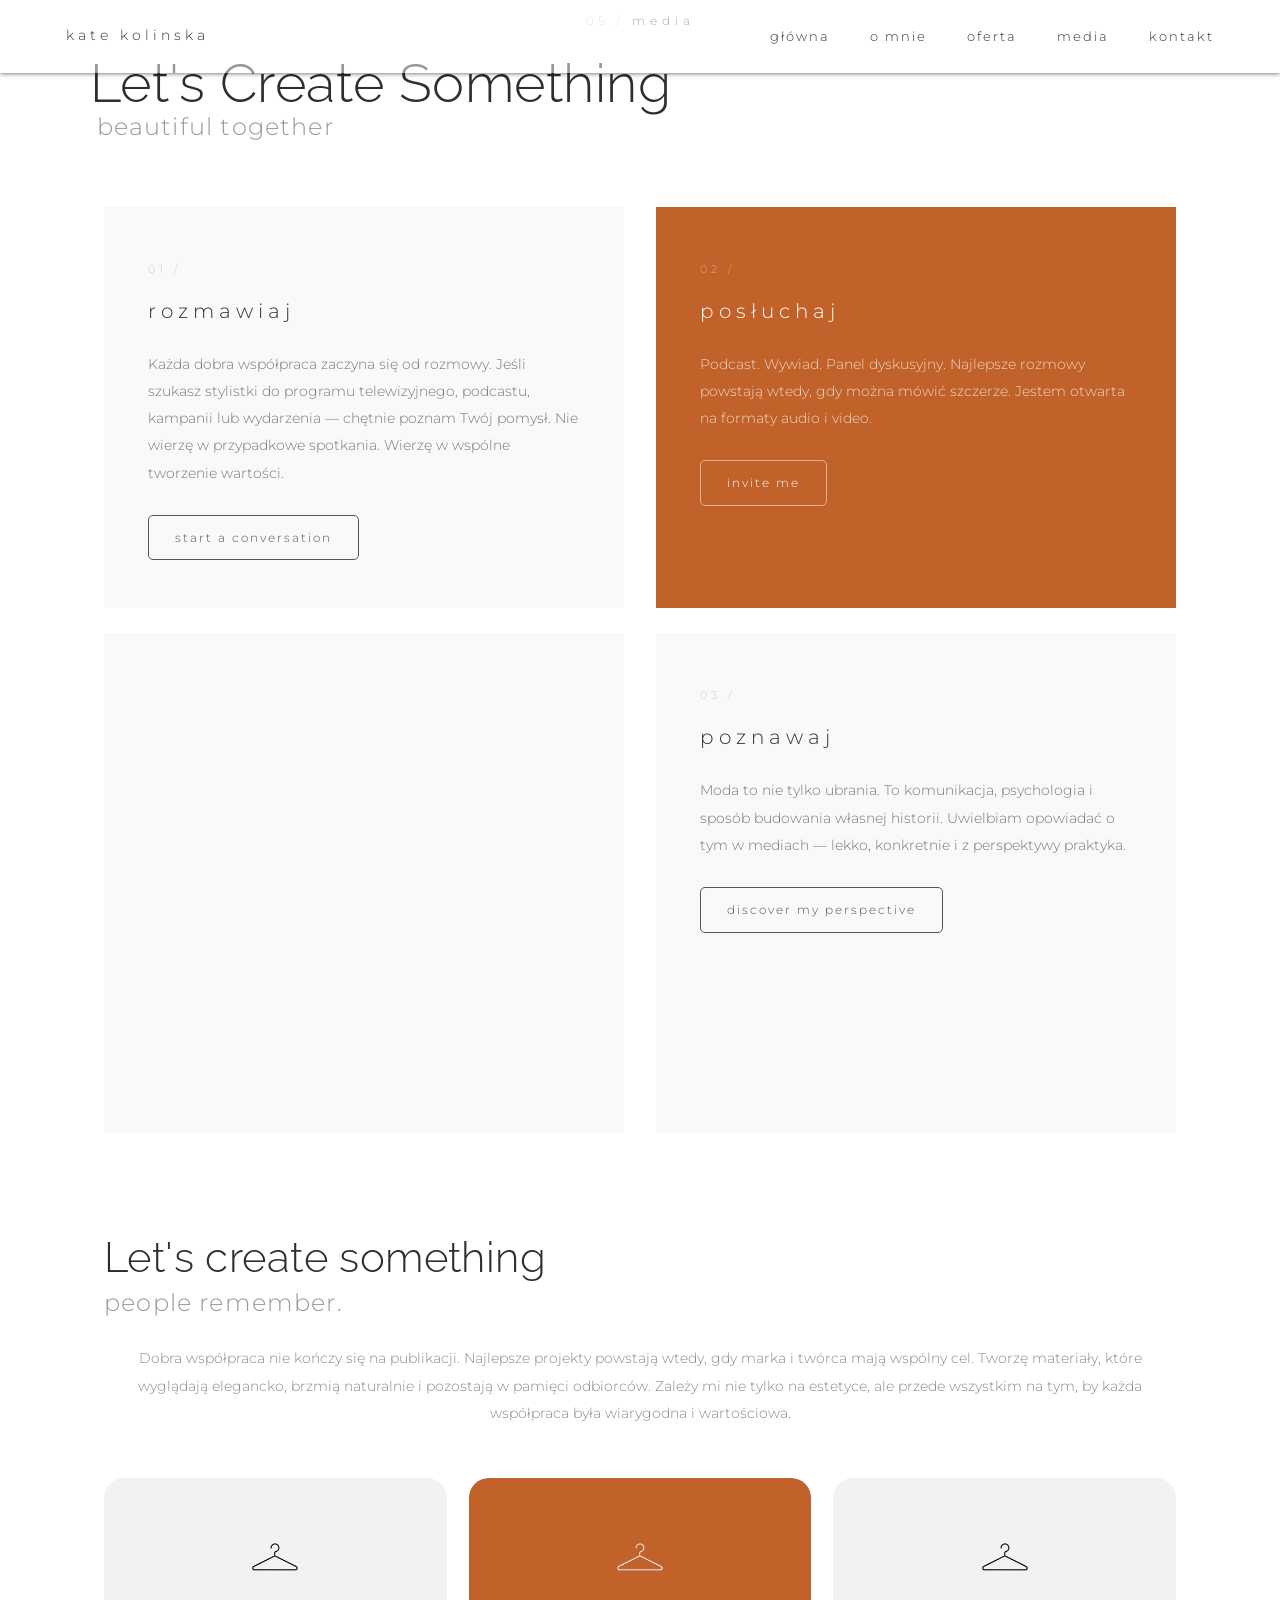
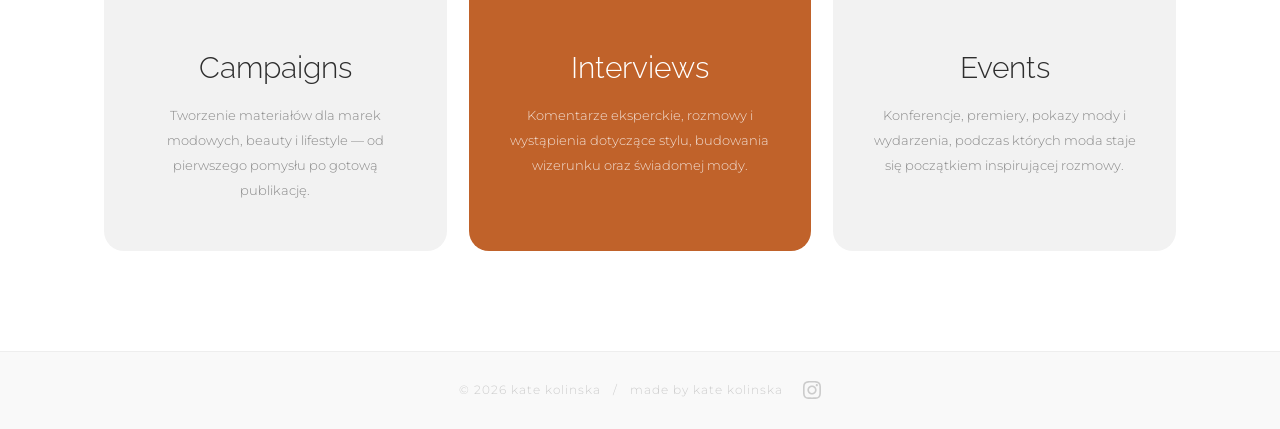
==== media.html @ b190bf0b "added new site media to the website" ====
<!DOCTYPE html>
<html lang="pl">
<head>
    <meta charset="UTF-8">
    <meta name="viewport" content="width=device-width, initial-scale=1.0">
    <title>Media | Kate Kolinska – Personal Stylist</title>
    <meta name="description" content="Kate Kolinska w mediach – wywiady, podcasts, współpraca medialna. Posłuchaj rozmów o stylu, samoakceptacji i odkrywaniu własnej kobiecości.">
    <link rel="canonical" href="https://kate-kolinska.pl/media">

    <!-- Open Graph -->
    <meta property="og:type" content="website">
    <meta property="og:url" content="https://kate-kolinska.pl/media">
    <meta property="og:title" content="Media | Kate Kolinska – Personal Stylist">
    <meta property="og:description" content="Kate Kolinska w mediach – wywiady, podcasts, współpraca medialna.">
    <meta property="og:image" content="https://kate-kolinska.pl/photo/hero-portrait.png">
    <meta property="og:locale" content="pl_PL">

    <!-- Twitter Card -->
    <meta name="twitter:card" content="summary_large_image">
    <meta name="twitter:title" content="Media | Kate Kolinska – Personal Stylist">
    <meta name="twitter:description" content="Kate Kolinska w mediach – wywiady, podcasts, współpraca medialna.">
    <meta name="twitter:image" content="https://kate-kolinska.pl/photo/hero-portrait.png">

    <link rel="icon" type="image/png" href="/favicon.png">
    <link rel="preconnect" href="https://fonts.googleapis.com">
    <link rel="preconnect" href="https://fonts.gstatic.com" crossorigin>
    <link href="https://fonts.googleapis.com/css2?family=Cormorant+Garamond:ital,wght@0,300;0,400;1,300;1,400&family=Montserrat:wght@300;400&family=Raleway:wght@300;400&display=swap" rel="stylesheet">
    <link rel="stylesheet" href="style.css">
    <link rel="stylesheet" href="media.css">
    <link rel="stylesheet" href="responsive.css">

    <!-- Google Analytics -->
    <script async src="https://www.googletagmanager.com/gtag/js?id=G-4ZHYT9PMK6"></script>
    <script>
        window.dataLayer = window.dataLayer || [];
        function gtag(){dataLayer.push(arguments);}
        gtag('js', new Date());
        gtag('config', 'G-4ZHYT9PMK6');
    </script>
</head>
<body>

    <!-- NAGŁÓWEK -->
    <header class="main-header" id="top">
        <div class="header-container">
            <a href="index.html" class="logo">kate kolinska</a>
            <nav class="main-nav" id="main-nav">
                <ul>
                    <li><a href="index.html">główna</a></li>
                    <li><a href="index.html#o-mnie">o mnie</a></li>
                    <li><a href="oferta.html">oferta</a></li>
                    <li><a href="media.html">media</a></li>
                    <li><a href="index.html#kontakt">kontakt</a></li>
                </ul>
            </nav>
            <button class="hamburger" id="hamburger" aria-label="Menu">
                <span></span><span></span><span></span>
            </button>
        </div>
    </header>

    <!-- MEDIA -->
    <section class="section-media">

        <!-- Nagłówek sekcji -->
        <div class="about-header about-header-lined">
            <div class="vertical-line"></div>
            <div class="about-title-row">
                <span class="about-number">05 /</span>
                <h1 class="about-title">media</h1>
            </div>
        </div>

        <!-- Duże hasło -->
        <div class="media-hero">
            <h2 class="media-hero-heading">Let's Create Something<span class="media-hero-heading-line2 media-heading-sub">beautiful together</span></h2>
        </div>

        <!-- Karty -->
        <div class="media-cards-wrap">
            <div class="media-cards-grid">

                <!-- rozmawiaj -->
                <div class="media-card media-card--light">
                    <span class="media-card-number">01 /</span>
                    <h2 class="media-card-title">rozmawiaj</h2>
                    <p class="media-card-text">Każda dobra współpraca zaczyna się od rozmowy. Jeśli szukasz stylistki do programu telewizyjnego, podcastu, kampanii lub wydarzenia — chętnie poznam Twój pomysł. Nie wierzę w przypadkowe spotkania. Wierzę w wspólne tworzenie wartości.</p>
                    <a href="mailto:kontakt@kate-kolinska.pl?subject=Wsp%C3%B3%C5%82praca%20medialna&body=Dzie%C5%84%20dobry%2C%0A%0AChcia%C5%82abym%20porozmawia%C4%87%20o%20wsp%C3%B3%C5%82pracy.%0A%0APozdrawiam%2C" class="media-card-btn">Start a Conversation</a>
                </div>

                <!-- posłuchaj -->
                <div class="media-card media-card--dark">
                    <span class="media-card-number">02 /</span>
                    <h2 class="media-card-title">posłuchaj</h2>
                    <p class="media-card-text">Podcast. Wywiad. Panel dyskusyjny. Najlepsze rozmowy powstają wtedy, gdy można mówić szczerze. Jestem otwarta na formaty audio i video.</p>
                    <a href="mailto:kontakt@kate-kolinska.pl?subject=Zaproszenie%20do%20wsp%C3%B3%C5%82pracy%20medialnej&body=Dzie%C5%84%20dobry%2C%0A%0AChcia%C5%82abym%20zaprosi%C4%87%20Pani%C4%85%20do%20udzia%C5%82u%20w%20%5Bpodcast%2Fwywiad%2Fpanel%5D.%0A%0APozdrawiam%2C" class="media-card-btn">Invite Me</a>
                </div>

            </div>
        </div>

        <!-- Drugi rząd: video + poznawaj -->
        <div class="media-cards-wrap media-cards-wrap--last">
            <div class="media-cards-grid">

                <!-- video -->
                <div class="media-card media-card--video">
                    <div class="media-video-wrap">
                        <video id="media-video" autoplay muted playsinline>
                            <source src="FullSizeRender_VSCO 2.MOV" type="video/mp4">
                        </video>
                        <img id="media-video-poster" class="media-video-poster" src="D0EC9B2B-9CBE-4011-9504-344C13DDCE03_1_105_c.jpeg" alt="Kate Kolinska">
                    </div>
                </div>

                <!-- poznawaj -->
                <div class="media-card media-card--light">
                    <span class="media-card-number">03 /</span>
                    <h2 class="media-card-title">poznawaj</h2>
                    <p class="media-card-text">Moda to nie tylko ubrania. To komunikacja, psychologia i sposób budowania własnej historii. Uwielbiam opowiadać o tym w mediach — lekko, konkretnie i z perspektywy praktyka.</p>
                    <a href="mailto:kontakt@kate-kolinska.pl?subject=Discover%20My%20Perspective&body=Dzie%C5%84%20dobry%2C%0A%0AChcia%C5%82abym%20pozna%C4%87%20bli%C5%BCej%20Twoje%20podej%C5%9Bcie%20do%20stylu.%0A%0APozdrawiam%2C" class="media-card-btn">Discover My Perspective</a>
                </div>

            </div>
        </div>

        <!-- Manifesto -->
        <div class="media-manifesto">
            <p class="media-manifesto-heading">Let's create something<span class="media-heading-sub">people remember.</span></p>
            <p class="media-manifesto-text">Dobra współpraca nie kończy się na publikacji. Najlepsze projekty powstają wtedy, gdy marka i twórca mają wspólny cel. Tworzę materiały, które wyglądają elegancko, brzmią naturalnie i pozostają w pamięci odbiorców. Zależy mi nie tylko na estetyce, ale przede wszystkim na tym, by każda współpraca była wiarygodna i wartościowa.</p>
        </div>

        <!-- Karty tematyczne -->
        <div class="media-features-wrap">
            <div class="media-features-grid">

                <div class="media-feature-card">
                    <div class="media-feature-icon">
                        <img src="da53c30d-1ca1-4439-bf9f-418cebbc6d97.png" alt="hanger icon" class="media-feature-icon-img">
                    </div>
                    <h3 class="media-feature-title">Campaigns</h3>
                    <p class="media-feature-text">Tworzenie materiałów dla marek modowych, beauty i lifestyle — od pierwszego pomysłu po gotową publikację.</p>
                </div>

                <div class="media-feature-card media-feature-card--accent">
                    <div class="media-feature-icon">
                        <img src="da53c30d-1ca1-4439-bf9f-418cebbc6d97.png" alt="hanger icon" class="media-feature-icon-img">
                    </div>
                    <h3 class="media-feature-title">Interviews</h3>
                    <p class="media-feature-text">Komentarze eksperckie, rozmowy i wystąpienia dotyczące stylu, budowania wizerunku oraz świadomej mody.</p>
                </div>

                <div class="media-feature-card">
                    <div class="media-feature-icon">
                        <img src="da53c30d-1ca1-4439-bf9f-418cebbc6d97.png" alt="hanger icon" class="media-feature-icon-img">
                    </div>
                    <h3 class="media-feature-title">Events</h3>
                    <p class="media-feature-text">Konferencje, premiery, pokazy mody i wydarzenia, podczas których moda staje się początkiem inspirującej rozmowy.</p>
                </div>

            </div>
        </div>

    </section>

    <!-- FOOTER -->
    <footer class="main-footer">
        <p>© 2026 kate kolinska &nbsp; / &nbsp; made by kate kolinska</p>
        <a href="https://www.instagram.com/kate_kolinska" target="_blank" rel="noopener" aria-label="Instagram">
            <svg viewBox="0 0 24 24" width="18" height="18" fill="currentColor">
                <path d="M12 2.163c3.204 0 3.584.012 4.85.07 3.252.148 4.771 1.691 4.919 4.919.058 1.265.069 1.645.069 4.849 0 3.205-.012 3.584-.069 4.849-.149 3.225-1.664 4.771-4.919 4.919-1.266.058-1.644.07-4.85.07-3.204 0-3.584-.012-4.849-.07-3.26-.149-4.771-1.699-4.919-4.92-.058-1.265-.07-1.644-.07-4.849 0-3.204.013-3.583.07-4.849.149-3.227 1.664-4.771 4.919-4.919 1.266-.057 1.645-.069 4.849-.069zm0-2.163c-3.259 0-3.667.014-4.947.072-4.358.2-6.78 2.618-6.98 6.98-.059 1.281-.073 1.689-.073 4.948 0 3.259.014 3.668.072 4.948.2 4.358 2.618 6.78 6.98 6.98 1.281.059 1.689.073 4.948.073 3.259 0 3.668-.014 4.948-.072 4.354-.2 6.782-2.618 6.979-6.98.059-1.28.073-1.689.073-4.948 0-3.259-.014-3.667-.072-4.947-.196-4.354-2.617-6.78-6.979-6.98-1.281-.059-1.69-.073-4.949-.073zm0 5.838c-3.403 0-6.162 2.759-6.162 6.162s2.759 6.163 6.162 6.163 6.162-2.759 6.162-6.163c0-3.403-2.759-6.162-6.162-6.162zm0 10.162c-2.209 0-4-1.79-4-4 0-2.209 1.791-4 4-4s4 1.791 4 4c0 2.21-1.791 4-4 4zm6.406-11.845c-.796 0-1.441.645-1.441 1.44s.645 1.44 1.441 1.44c.795 0 1.439-.645 1.439-1.44s-.644-1.44-1.439-1.44z"/>
            </svg>
        </a>
    </footer>

    <script src="script.js"></script>
</body>
</html>
---- style.css ----
/* === RESET === */
*, *::before, *::after {
    margin: 0;
    padding: 0;
    box-sizing: border-box;
}

/* === BASE === */
html {
    scroll-behavior: smooth;
}

body {
    font-family: 'Montserrat', sans-serif;
    font-weight: 300;
    color: #333;
    line-height: 1.8;
    background: #fff;
}

/* === HEADER === */
.main-header {
    position: sticky;
    top: 0;
    width: 100%;
    z-index: 300;
    background: transparent;
    box-shadow: 0 0 5px rgba(0, 0, 0, 0.7);
}

.main-header::before {
    content: '';
    position: absolute;
    inset: 0;
    background: rgba(255, 255, 255, 0.5);
    z-index: -1;
}

.header-container {
    position: relative;
    z-index: 1;
    display: flex;
    flex-direction: row;
    justify-content: space-between;
    align-items: center;
    max-width: 1200px;
    margin: 0 auto;
    padding: 22px 2%;
}

.logo {
    font-family: 'Montserrat', sans-serif;
    font-weight: 300;
    font-size: 0.9rem;
    letter-spacing: 4px;
    color: #333;
    text-decoration: none;
    text-transform: lowercase;
}

.main-nav {
    position: static;
}

.main-nav ul {
    display: flex;
    list-style: none;
    gap: 40px;
}

.main-nav a {
    font-family: 'Montserrat', sans-serif;
    font-weight: 300;
    font-size: 0.8rem;
    letter-spacing: 2px;
    color: #333;
    text-decoration: none;
    text-transform: lowercase;
    transition: color 0.3s;
}

.main-nav a:hover {
    color: #aaa;
}

/* === HAMBURGER === */
.hamburger {
    display: none;
    flex-direction: column;
    gap: 6px;
    background: none;
    border: none;
    cursor: pointer;
    padding: 4px;
    position: absolute;
    right: 25px;
}

.hamburger span {
    display: block;
    width: 22px;
    height: 1px;
    background: #333;
    transition: all 0.3s ease;
}

.hamburger.open span:nth-child(1) {
    transform: translateY(7px) rotate(45deg);
}

.hamburger.open span:nth-child(2) {
    opacity: 0;
}

.hamburger.open span:nth-child(3) {
    transform: translateY(-7px) rotate(-45deg);
}

/* === HERO === */
.hero {
    position: relative;
    height: 44vh;
    min-height: 260px;
    overflow: visible;
}

.hero-bg {
    position: absolute;
    top: 0;
    left: 0;
    width: 100%;
    height: 100%;
    object-fit: cover;
    object-position: center;
    z-index: 0;
}

/* portret — od lewego marginesu 15%, wyrównany do dołu */
.hero-portrait {
    position: absolute;
    bottom: 0;
    left: 15%;
    height: 118%;
    z-index: 200;
    object-fit: contain;
    object-position: bottom left;
}

/* tekst — po prawej stronie, margines 15% */
.hero-text {
    position: absolute;
    right: 15%;
    top: 50%;
    transform: translateY(-50%);
    z-index: 5;
    text-align: center;
    color: #fff;
}

.hero-text h1 {
    font-family: 'Raleway', sans-serif;
    font-weight: 400;
    font-size: 3.125rem;
    letter-spacing: 0.5em;
    text-transform: lowercase;
    color: #fff;
    line-height: 1.4;
    margin-bottom: 6px;
    text-shadow: 0 2px 12px rgba(0,0,0,0.4);
}

.hero-subtitle {
    font-family: Arial, sans-serif;
    font-weight: 400;
    font-size: 1.25rem;
    letter-spacing: 0.8em;
    text-transform: uppercase;
    color: #fff;
    text-shadow: 0 1px 8px rgba(0,0,0,0.4);
    display: block;
    text-align: center;
}

/* === CYTAT === */
.quote-section {
    padding: 0 20px 0;
    text-align: center;
    background: #fff;
}

.vertical-line {
    width: 1px;
    height: 70px;
    background: #ddd;
    margin: 0 auto 12px;
}

.quote-section blockquote {
    font-family: 'Cormorant Garamond', serif;
    font-style: italic;
    font-weight: 300;
    font-size: 1.47rem;
    color: #999;
    max-width: 650px;
    margin: 0 auto 15px;
    line-height: 1.7;
    position: relative;
    top: -4px;
}

.quote-sub {
    font-family: 'Raleway', sans-serif;
    font-size: 0.78rem;
    letter-spacing: 2px;
    color: #bbb;
    margin-bottom: 0;
    line-height: 1;
    text-transform: lowercase;
}

.quote-name {
    font-family: 'Cormorant Garamond', serif;
    font-style: italic;
    font-size: 2.2rem;
    color: #555;
    font-weight: 300;
}

.vertical-line-bottom {
    margin: 20px auto -50px;
}

.closing-quote {
    text-align: center;
    padding: 60px 20px;
    background: #fff;
}

/* === WSPÓLNE DLA SEKCJI === */
.section-inner {
    max-width: 980px;
    margin: 0 auto;
    padding: 80px 50px;
}

.section-label {
    margin-bottom: 40px;
}

.section-number {
    display: block;
    font-family: 'Montserrat', sans-serif;
    font-weight: 300;
    font-size: 0.7rem;
    letter-spacing: 3px;
    color: #ccc;
    margin-bottom: 6px;
}

.section-title {
    font-family: 'Montserrat', sans-serif;
    font-weight: 300;
    font-size: 0.85rem;
    letter-spacing: 5px;
    text-transform: lowercase;
    color: #555;
    padding-bottom: 18px;
    border-bottom: 1px solid #eee;
}

/* === O MNIE === */
.section-about {
    background: #fff;
}

.about-zone {
    background: #f9f9f9;
    padding-top: 30px;
    padding-bottom: 30px;
}

.about-header {
    display: flex;
    flex-direction: row;
    align-items: center;
    justify-content: center;
    gap: 8px;
    padding: 37px 20px 40px;
}

.about-header-lined {
    flex-direction: column;
    gap: 15px;
    padding: 0 20px 0;
}

.about-header-lined .vertical-line:last-child {
    margin-bottom: 0;
}

.about-title-row {
    display: flex;
    align-items: center;
    gap: 8px;
}

.about-connector {
    height: 70px;
    margin: 20px auto 0;
}

.about-number {
    font-family: 'Montserrat', sans-serif;
    font-weight: 300;
    font-size: 0.75rem;
    letter-spacing: 4px;
    color: #ccc;
}

.about-title {
    font-family: 'Montserrat', sans-serif;
    font-weight: 300;
    font-size: 0.75rem;
    letter-spacing: 5px;
    text-transform: lowercase;
    color: #555;
    margin: 0;
}

.about-layout {
    display: grid;
    grid-template-columns: 1fr 1fr;
    gap: 60px;
    max-width: 1100px;
    margin: 0 auto;
    padding: 0 5%;
    align-items: stretch;
}

.about-text p {
    font-family: 'Montserrat', sans-serif;
    font-weight: 300;
    font-size: 0.88rem;
    color: #666;
    line-height: 2;
    margin-bottom: 18px;
}

.about-image {
    display: flex;
}

.about-image img {
    width: 100%;
    height: 100%;
    display: block;
    object-fit: cover;
    object-position: center top;
}

/* === JAK DZIAŁAM === */
.section-how {
    background: #fff;
}

.section-how .about-header-lined {
    padding-bottom: 40px;
}

/* === INSTAGRAM === */
.section-instagram {
    background: #fff;
}

.section-instagram .about-zone {
    padding-left: 5%;
    padding-right: 5%;
}

.instagram-grid {
    display: grid;
    grid-template-columns: repeat(3, 1fr);
    gap: 24px;
    max-width: 780px;
    margin: 0 auto;
}

.instagram-grid a {
    display: block;
    aspect-ratio: 1 / 1;
    overflow: hidden;
}

.instagram-grid img {
    width: 100%;
    height: 100%;
    object-fit: cover;
    transition: transform 0.5s ease, filter 0.4s ease;
    filter: grayscale(20%);
}

.instagram-grid a:hover img {
    transform: scale(1.04);
    filter: grayscale(0%);
}

/* === KONTAKT === */
.section-contact {
    background: #fff;
}

.section-contact .about-header-lined {
    padding-bottom: 70px;
}

.contact-zone {
    text-align: center;
    padding-left: 5%;
    padding-right: 5%;
}

.contact-intro {
    font-size: 0.85rem;
    color: #999;
    margin-bottom: 16px;
    letter-spacing: 1px;
}

.contact-email {
    display: inline-block;
    font-size: 0.95rem;
    color: #444;
    text-decoration: none;
    letter-spacing: 2px;
    margin-bottom: 45px;
    transition: color 0.3s;
    border-bottom: 1px solid transparent;
}

.contact-email:hover {
    color: #aaa;
    border-bottom-color: #ddd;
}

.newsletter-label {
    font-size: 0.75rem;
    letter-spacing: 2px;
    color: #bbb;
    margin-bottom: 14px;
    text-transform: lowercase;
}

.newsletter {
    margin-bottom: 40px;
}

.newsletter form {
    display: inline-flex;
    max-width: 380px;
    width: 100%;
}

.newsletter input[type="email"] {
    flex: 1;
    padding: 13px 18px;
    border: 1px solid #ddd;
    border-right: none;
    font-family: 'Montserrat', sans-serif;
    font-weight: 300;
    font-size: 0.8rem;
    letter-spacing: 1px;
    color: #444;
    outline: none;
    background: #fff;
}

.newsletter input[type="email"]::placeholder {
    color: #bbb;
}

.newsletter input[type="email"]:focus {
    border-color: #bbb;
}

.newsletter button {
    padding: 13px 24px;
    background: transparent;
    color: #555;
    border: 1px solid #555;
    font-family: 'Montserrat', sans-serif;
    font-weight: 300;
    font-size: 0.75rem;
    letter-spacing: 2px;
    text-transform: lowercase;
    cursor: pointer;
    transition: background 0.3s, color 0.3s, border-color 0.3s;
    white-space: nowrap;
}

.newsletter button:hover {
    background: #555;
    border-color: #555;
    color: #fff;
}

.social-icon {
    display: inline-block;
    color: #bbb;
    transition: color 0.3s;
}

.social-icon:hover {
    color: #888;
}

/* === NEWSLETTER POPUP === */
.newsletter-popup {
    display: none;
    position: fixed;
    inset: 0;
    background: rgba(0, 0, 0, 0.35);
    z-index: 999;
    align-items: center;
    justify-content: center;
}

.newsletter-popup.open {
    display: flex;
}

.newsletter-popup-box {
    background: #fff;
    padding: 48px 52px 44px;
    text-align: center;
    position: relative;
    max-width: 360px;
    width: 88%;
}

.newsletter-popup-close {
    position: absolute;
    top: 14px;
    right: 18px;
    background: none;
    border: none;
    font-size: 1.1rem;
    color: #bbb;
    cursor: pointer;
    line-height: 1;
    transition: color 0.2s;
}

.newsletter-popup-close:hover {
    color: #555;
}

.newsletter-popup-title {
    font-family: 'Cormorant Garamond', serif;
    font-style: italic;
    font-size: 2rem;
    color: #555;
    font-weight: 300;
    margin: 10px 0 12px;
}

.newsletter-popup-text {
    font-family: 'Montserrat', sans-serif;
    font-weight: 300;
    font-size: 0.78rem;
    letter-spacing: 1px;
    color: #999;
    line-height: 1.9;
}

/* === POROZMAWIAJMY === */
.section-porozmawiajmy {
    background: #fff;
    padding: 60px 5% 100px;
}

.porozmawiajmy-inner {
    max-width: 860px;
    margin: 0 auto;
    text-align: center;
}

.porozmawiajmy-heading {
    font-family: 'Raleway', sans-serif;
    font-weight: 300;
    font-size: 2.6rem;
    letter-spacing: 0.01em;
    color: #555;
    margin-bottom: 18px;
}

.porozmawiajmy-text {
    font-family: 'Montserrat', sans-serif;
    font-weight: 300;
    font-size: 0.87rem;
    color: #777;
    line-height: 1;
    max-width: 660px;
    margin: -90px auto 45px;
}

.porozmawiajmy-text a {
    color: #555;
    text-decoration: underline;
}

.porozmawiajmy-form {
    background: #f9f9f9;
    padding: 56px 56px 50px;
}

.porozmawiajmy-grid {
    display: grid;
    grid-template-columns: 1fr 1fr;
    gap: 48px;
    margin-bottom: 36px;
}

.porozmawiajmy-fields {
    display: flex;
    flex-direction: column;
    justify-content: space-between;
}

.porozmawiajmy-input {
    width: 100%;
    border: none;
    border-bottom: 1px solid #ccc;
    background: transparent;
    font-family: 'Montserrat', sans-serif;
    font-weight: 300;
    font-size: 0.83rem;
    color: #555;
    padding: 10px 0;
    outline: none;
    letter-spacing: 1px;
}

.porozmawiajmy-input::placeholder {
    color: #bbb;
}

.porozmawiajmy-input:focus {
    border-bottom-color: #999;
}

.porozmawiajmy-textarea-wrap {
    display: flex;
    flex-direction: column;
}

.porozmawiajmy-textarea {
    flex: 1;
    min-height: 180px;
    border: none;
    border-bottom: 1px solid #ccc;
    background: transparent;
    font-family: 'Montserrat', sans-serif;
    font-weight: 300;
    font-size: 0.83rem;
    color: #555;
    resize: none;
    outline: none;
    padding: 150px 0 10px;
    letter-spacing: 1px;
    line-height: 2;
    vertical-align: top;
}

.porozmawiajmy-textarea::placeholder {
    color: #bbb;
}

.porozmawiajmy-textarea:focus {
    border-bottom-color: #999;
}

.porozmawiajmy-submit-wrap {
    text-align: center;
    margin-top: 10px;
}

.porozmawiajmy-submit {
    display: inline-block;
    padding: 12px 28px;
    font-family: 'Montserrat', sans-serif;
    font-weight: 300;
    font-size: 0.75rem;
    letter-spacing: 2px;
    text-transform: lowercase;
    color: #fff;
    background: #555;
    border: 1px solid #555;
    border-radius: 5px;
    cursor: pointer;
    transition: background 0.3s, color 0.3s, border-color 0.3s;
}

.porozmawiajmy-submit:hover {
    background: transparent;
    border-color: #555;
    color: #555;
}

/* === FOOTER === */
.main-footer {
    background: #f9f9f9;
    border-top: 1px solid #eee;
    padding: 28px 50px;
    display: flex;
    justify-content: center;
    align-items: center;
    gap: 20px;
}

.main-footer p {
    font-size: 0.72rem;
    letter-spacing: 1px;
    color: #ccc;
}

.main-footer a {
    color: #ccc;
    transition: color 0.3s;
    display: flex;
    align-items: center;
}

.main-footer a:hover {
    color: #999;
}
---- media.css ----
/* === MEDIA PAGE === */

.section-media {
    background: #fff;
    margin-top: -160px;
}

/* --- Duże hasło --- */
.media-hero {
    padding: 20px 7% 60px;
    background: #fff;
}

.media-hero-heading {
    font-family: 'Raleway', sans-serif;
    font-weight: 300;
    font-size: 3.4rem;
    color: #2e2e2e;
    line-height: 1.2;
    letter-spacing: 0.01em;
    margin: 0;
}

.media-hero-heading-line2 {
    display: block;
    padding-left: 7px;
    margin-top: -10px;
}

.media-heading-sub {
    display: block;
    font-family: 'Montserrat', sans-serif;
    font-weight: 300;
    font-size: 1.47rem;
    color: #999;
    line-height: 1.7;
    letter-spacing: 0.05em;
}

/* --- Karty --- */
.media-cards-wrap {
    padding: 0 5% 25px;
    max-width: 1200px;
    margin: 0 auto;
}

.media-cards-grid {
    display: grid;
    grid-template-columns: 1fr 1fr;
    gap: 32px;
    align-items: stretch;
    min-height: 400px;
}

.media-card {
    padding: 52px 44px 48px;
    display: flex;
    flex-direction: column;
}

.media-card--light {
    background: #f9f9f9;
}

.media-card--dark {
    background: #c0622a;
}

.media-card-number {
    font-family: 'Montserrat', sans-serif;
    font-weight: 300;
    font-size: 0.7rem;
    letter-spacing: 4px;
    color: #ccc;
    margin-bottom: 14px;
    display: block;
}

.media-card--dark .media-card-number {
    color: rgba(255, 255, 255, 0.45);
}

.media-card-title {
    font-family: 'Montserrat', sans-serif;
    font-weight: 300;
    font-size: 1.25rem;
    letter-spacing: 5px;
    text-transform: lowercase;
    color: #333;
    margin: 0 0 22px;
}

.media-card--dark .media-card-title {
    color: #fff;
}

.media-card-text {
    font-family: 'Montserrat', sans-serif;
    font-weight: 300;
    font-size: 0.85rem;
    color: #777;
    line-height: 2;
    margin-bottom: 28px;
}

.media-card--dark .media-card-text {
    color: rgba(255, 255, 255, 0.75);
}

.media-card-btn {
    display: inline-block;
    padding: 11px 26px;
    font-family: 'Montserrat', sans-serif;
    font-weight: 300;
    font-size: 0.75rem;
    letter-spacing: 2px;
    text-transform: lowercase;
    text-decoration: none;
    border: 1px solid #555;
    color: #555;
    border-radius: 5px;
    align-self: flex-start;
    transition: background 0.3s, color 0.3s, border-color 0.3s;
}

.media-card-btn:hover {
    background: #666;
    color: #fff;
    border-color: #666;
}

.media-card--dark .media-card-btn {
    border-color: rgba(255, 255, 255, 0.5);
    color: #fff;
}

.media-card--dark .media-card-btn:hover {
    border-color: #fff;
    background: rgba(255, 255, 255, 0.15);
    color: #fff;
}

.media-cards-wrap--last {
    padding-bottom: 40px;
    padding-top: 0;
}

/* --- Manifesto --- */
.media-manifesto {
    padding: 60px 5% 50px;
    max-width: 1200px;
    margin: 0 auto;
}

.media-manifesto-heading {
    font-family: 'Raleway', sans-serif;
    font-weight: 300;
    font-size: 2.6rem;
    color: #2e2e2e;
    line-height: 1.2;
    letter-spacing: 0.01em;
    margin-bottom: 22px;
}

.media-manifesto-text {
    font-family: 'Montserrat', sans-serif;
    font-weight: 300;
    font-size: 0.86rem;
    color: #888;
    line-height: 2;
    text-align: center;
}

/* --- Karty tematyczne --- */
.media-features-wrap {
    padding: 0 5% 100px;
    max-width: 1200px;
    margin: 0 auto;
}

.media-features-grid {
    display: grid;
    grid-template-columns: repeat(3, 1fr);
    gap: 22px;
}

.media-feature-card {
    background: #f2f2f2;
    border-radius: 20px;
    padding: 44px 36px 48px;
    display: flex;
    flex-direction: column;
    align-items: center;
    text-align: center;
}

.media-feature-card--accent {
    background: #c0622a;
}

.media-feature-icon {
    color: #aaa;
    margin-bottom: 28px;
    line-height: 1;
}

.media-feature-card--accent .media-feature-icon {
    color: rgba(255, 255, 255, 0.7);
}

.media-feature-icon-img {
    width: 72px;
    height: 72px;
    object-fit: contain;
    margin-bottom: 24px;
    filter: invert(1) brightness(0.75);
}

.media-feature-card--accent .media-feature-icon-img {
    filter: none;
    opacity: 0.9;
}

.media-feature-title {
    font-family: 'Raleway', sans-serif;
    font-weight: 300;
    font-size: 1.9rem;
    color: #2e2e2e;
    letter-spacing: 0;
    line-height: 1.2;
    margin: 0 0 18px;
}

.media-feature-card--accent .media-feature-title {
    color: #fff;
}

.media-feature-text {
    font-family: 'Montserrat', sans-serif;
    font-weight: 300;
    font-size: 0.82rem;
    color: #888;
    line-height: 1.9;
}

.media-feature-card--accent .media-feature-text {
    color: rgba(255, 255, 255, 0.8);
}

/* --- Karta video --- */
.media-card--video {
    padding: 0;
    overflow: hidden;
    position: relative;
    min-height: 500px;
    background: #f9f9f9;
}

.media-video-wrap {
    position: absolute;
    inset: 0;
}

#media-video {
    position: absolute;
    inset: -5%;
    width: 110%;
    height: 110%;
    object-fit: cover;
    object-position: 35% 40%;
    opacity: 0.5;
    transition: opacity 0.7s ease;
}

.media-video-poster {
    position: absolute;
    inset: 0;
    width: 100%;
    height: 100%;
    object-fit: cover;
    object-position: 50% 40%;
    opacity: 0;
    transition: opacity 0.7s ease;
}
---- responsive.css ----
/* ============================================
   RESPONSIVE – kate-kolinska.pl
   Wszystkie media queries dla strony głównej
   i podstrony oferty
   ============================================ */

/* === TABLET (max 1024px) === */
@media (max-width: 1024px) {
    .about-layout {
        gap: 30px;
    }

    .oferta-heading {
        font-size: 2.1rem;
    }
}

/* === MOBILE (max 768px) === */
@media (max-width: 768px) {

    /* --- Header / Nav --- */
    .header-container {
        padding: 18px 25px;
    }

    .hamburger {
        display: flex;
    }

    .main-nav {
        display: none;
        position: absolute;
        top: 100%;
        left: 0;
        width: 100%;
        background: #fff;
        border-bottom: 1px solid #eee;
        padding: 25px 0;
    }

    .main-nav.open {
        display: block;
    }

    .main-nav ul {
        flex-direction: column;
        align-items: center;
        gap: 22px;
    }

    /* --- Hero --- */
    .hero {
        height: 24vh;
        min-height: 145px;
        overflow: visible;
    }

    .hero-portrait {
        left: 4%;
        right: auto;
        height: 112%;
        width: auto;
        object-fit: contain;
        object-position: bottom left;
    }

    .hero-text {
        right: 11%;
        left: auto;
        top: 50%;
        bottom: auto;
        transform: translateY(-50%);
        text-align: right;
        width: auto;
    }

    .hero-text h1 {
        font-size: 1.3rem;
        letter-spacing: 3px;
        margin-bottom: 3px;
        text-shadow: 0 2px 18px rgba(0,0,0,0.85);
    }

    .hero-subtitle {
        font-size: 0.62rem;
        letter-spacing: 6px;
        text-shadow: 0 1px 12px rgba(0,0,0,0.85);
    }

    /* --- About layouts – single column --- */
    .about-layout {
        grid-template-columns: 1fr;
        gap: 0;
    }

    .about-layout .about-image {
        order: 1;
        height: 300px;
    }

    .about-layout .about-text {
        order: 2;
        padding: 26px 6%;
    }

    .about-layout .about-text p {
        font-size: 0.82rem;
        line-height: 1.75;
        margin-bottom: 10px;
    }

    .about-layout .about-text p:last-child {
        margin-bottom: 0;
    }

    /* --- Sections --- */
    .section-inner {
        padding: 60px 25px;
    }

    .section-instagram .about-zone {
        padding-bottom: 0;
    }

    .section-contact .about-header-lined {
        padding-top: 0;
        padding-bottom: 40px;
    }

    /* --- Newsletter popup --- */
    .newsletter-popup-box {
        width: 72%;
        max-width: 300px;
        padding: 34px 24px 30px;
    }

    .newsletter-popup-title {
        font-size: 1.6rem;
        margin: 8px 0 10px;
    }

    .newsletter-popup-text {
        font-size: 0.72rem;
        letter-spacing: 0.5px;
    }

    /* --- Quote section – bliżej siebie, kreski krótsze --- */
    .vertical-line {
        height: 45px;
    }

    .about-connector {
        height: 45px;
        margin: 6px auto 0;
    }

    .quote-section blockquote {
        margin-bottom: 6px;
    }

    .quote-sub {
        margin-bottom: 2px;
    }

    .quote-name {
        font-size: 1.6rem;
        margin-bottom: 8px;
    }

    /* --- O mnie header – mniej białego --- */
    .about-header {
        padding: 16px 20px 14px;
    }

    /* --- Gray zone – ciemniejsze tło, padding nad zdjęciem --- */
    .section-about .about-zone {
        background: #e8e8e8;
        padding-top: 22px;
        padding-bottom: 0;
    }

    .section-how .about-zone {
        background: #e8e8e8;
        padding-top: 22px;
        padding-bottom: 14px;
    }

    .section-how .about-header-lined {
        padding-top: 0;
        padding-bottom: 14px;
    }

    .section-how .about-layout .about-image {
        height: auto;
    }

    .section-how .about-layout .about-image img {
        height: auto;
        object-fit: initial;
    }

    /* --- Closing quote --- */
    .closing-quote {
        padding: 0 20px 10px;
    }

    /* --- Instagram header --- */
    .section-instagram .about-header-lined {
        gap: 8px;
    }

    .section-instagram .about-header-lined .vertical-line {
        height: 45px;
        margin-bottom: 4px;
    }

    .section-instagram .about-header-lined .vertical-line:last-child {
        display: none;
    }

    /* --- Instagram grid --- */
    .instagram-grid {
        gap: 8px;
    }

    /* --- Newsletter --- */
    .newsletter form {
        flex-direction: column;
    }

    .newsletter input[type="email"] {
        border-right: 1px solid #ddd;
        border-bottom: none;
    }

    .newsletter button {
        border-top: none;
    }

    /* --- Oferta – szare tło dla wszystkich sekcji --- */
    .oferta-zone--white {
        background: #f9f9f9;
    }

    /* --- Oferta – heading blocks --- */
    .oferta-heading {
        font-size: 1.75rem;
    }

    .oferta-with {
        margin-left: 0;
        white-space: normal;
        margin-top: 8px;
    }

    .oferta-heading-block {
        padding: 36px 6%;
    }

    /* --- Oferta – mid quote --- */
    .oferta-mid-quote {
        padding: 40px 6%;
        text-align: left;
    }

    .oferta-mid-quote blockquote {
        padding: 0;
    }

    .mid-quote-big {
        font-size: 1.5rem;
    }

    /* --- Oferta – package sections --- */
    .oferta-zone .about-layout,
    .oferta-zone .about-layout--image-left {
        grid-template-columns: 1fr;
        gap: 0;
    }

    .oferta-zone .about-layout .about-image,
    .oferta-zone .about-layout--image-left .about-image {
        order: 1;
        height: auto;
    }

    .oferta-zone .about-layout .about-image img,
    .oferta-zone .about-layout--image-left .about-image img {
        height: auto;
        object-fit: initial;
    }

    .oferta-zone .about-layout .about-text,
    .oferta-zone .about-layout--image-left .about-text {
        order: 2;
        padding: 28px 0;
    }

    .oferta-package-name {
        font-size: 1.2rem !important;
        margin-top: 14px !important;
    }

    .oferta-cta-btn {
        margin-top: 14px;
        padding: 10px 22px;
    }

    .oferta-zone .about-layout .about-text,
    .oferta-zone .about-layout--image-left .about-text {
        padding: 18px 0;
    }

    /* --- Oferta – closing quote --- */
    .oferta-closing {
        padding: 0 20px 60px;
    }

    .oferta-closing .oferta-heading {
        font-size: 1.6rem;
    }
}

/* === POROZMAWIAJMY MOBILE (max 768px) === */
@media (max-width: 768px) {
    .porozmawiajmy-heading {
        font-size: 1.8rem;
        letter-spacing: 10px;
    }

    .porozmawiajmy-form {
        padding: 40px 6%;
    }

    .porozmawiajmy-grid {
        grid-template-columns: 1fr;
        gap: 36px;
    }

    .porozmawiajmy-fields {
        gap: 36px;
    }

    .porozmawiajmy-textarea {
        min-height: 120px;
        height: auto;
    }
}

/* === MEDIA PAGE MOBILE (max 768px) === */
@media (max-width: 768px) {
    .media-hero {
        padding: 8px 6% 48px;
    }

    .media-hero-heading {
        font-size: 2.2rem;
    }

    .media-cards-wrap {
        padding: 0 0 60px;
    }

    .media-cards-grid {
        grid-template-columns: 1fr;
        min-height: unset;
    }

    .media-card {
        padding: 36px 6%;
    }

    .media-card--video {
        min-height: 280px;
    }

    .media-manifesto {
        padding: 40px 6% 36px;
    }

    .media-manifesto-heading {
        font-size: 1.5rem;
    }

    .media-features-wrap {
        padding: 0 5% 60px;
    }

    .media-features-grid {
        grid-template-columns: 1fr;
        gap: 16px;
    }
}

@media (max-width: 480px) {
    .media-hero-heading {
        font-size: 1.8rem;
    }
}

/* === SMALL PHONE (max 480px) === */
@media (max-width: 480px) {

    /* --- Hero --- */
    .hero {
        height: 24vh;
    }

    .hero-portrait {
        height: 112%;
    }

    .hero-text h1 {
        font-size: 1.1rem;
        letter-spacing: 2px;
    }

    .hero-subtitle {
        font-size: 0.55rem;
        letter-spacing: 5px;
    }

    /* --- Quote --- */
    .quote-section blockquote {
        font-size: 1.1rem;
    }

    /* --- About --- */
    .about-layout .about-image {
        height: 380px;
    }

    .about-layout .about-image img {
        object-position: center center;
    }

    .section-how .about-layout .about-image {
        height: auto;
    }

    .section-how .about-layout .about-image img {
        height: auto;
        object-fit: initial;
    }

    /* --- Instagram --- */
    .instagram-grid {
        grid-template-columns: repeat(3, 1fr);
        gap: 6px;
    }

    .section-instagram .about-zone {
        padding-left: 4%;
        padding-right: 4%;
    }

    /* --- Oferta --- */
    .oferta-heading {
        font-size: 1.4rem;
    }

    .mid-quote-big {
        font-size: 1.2rem;
    }

    .oferta-zone .about-layout .about-image,
    .oferta-zone .about-layout--image-left .about-image {
        height: auto;
    }

    .oferta-zone .about-layout .about-image img,
    .oferta-zone .about-layout--image-left .about-image img {
        height: auto;
        object-fit: initial;
    }

    .oferta-closing .oferta-heading {
        font-size: 1.3rem;
    }
}
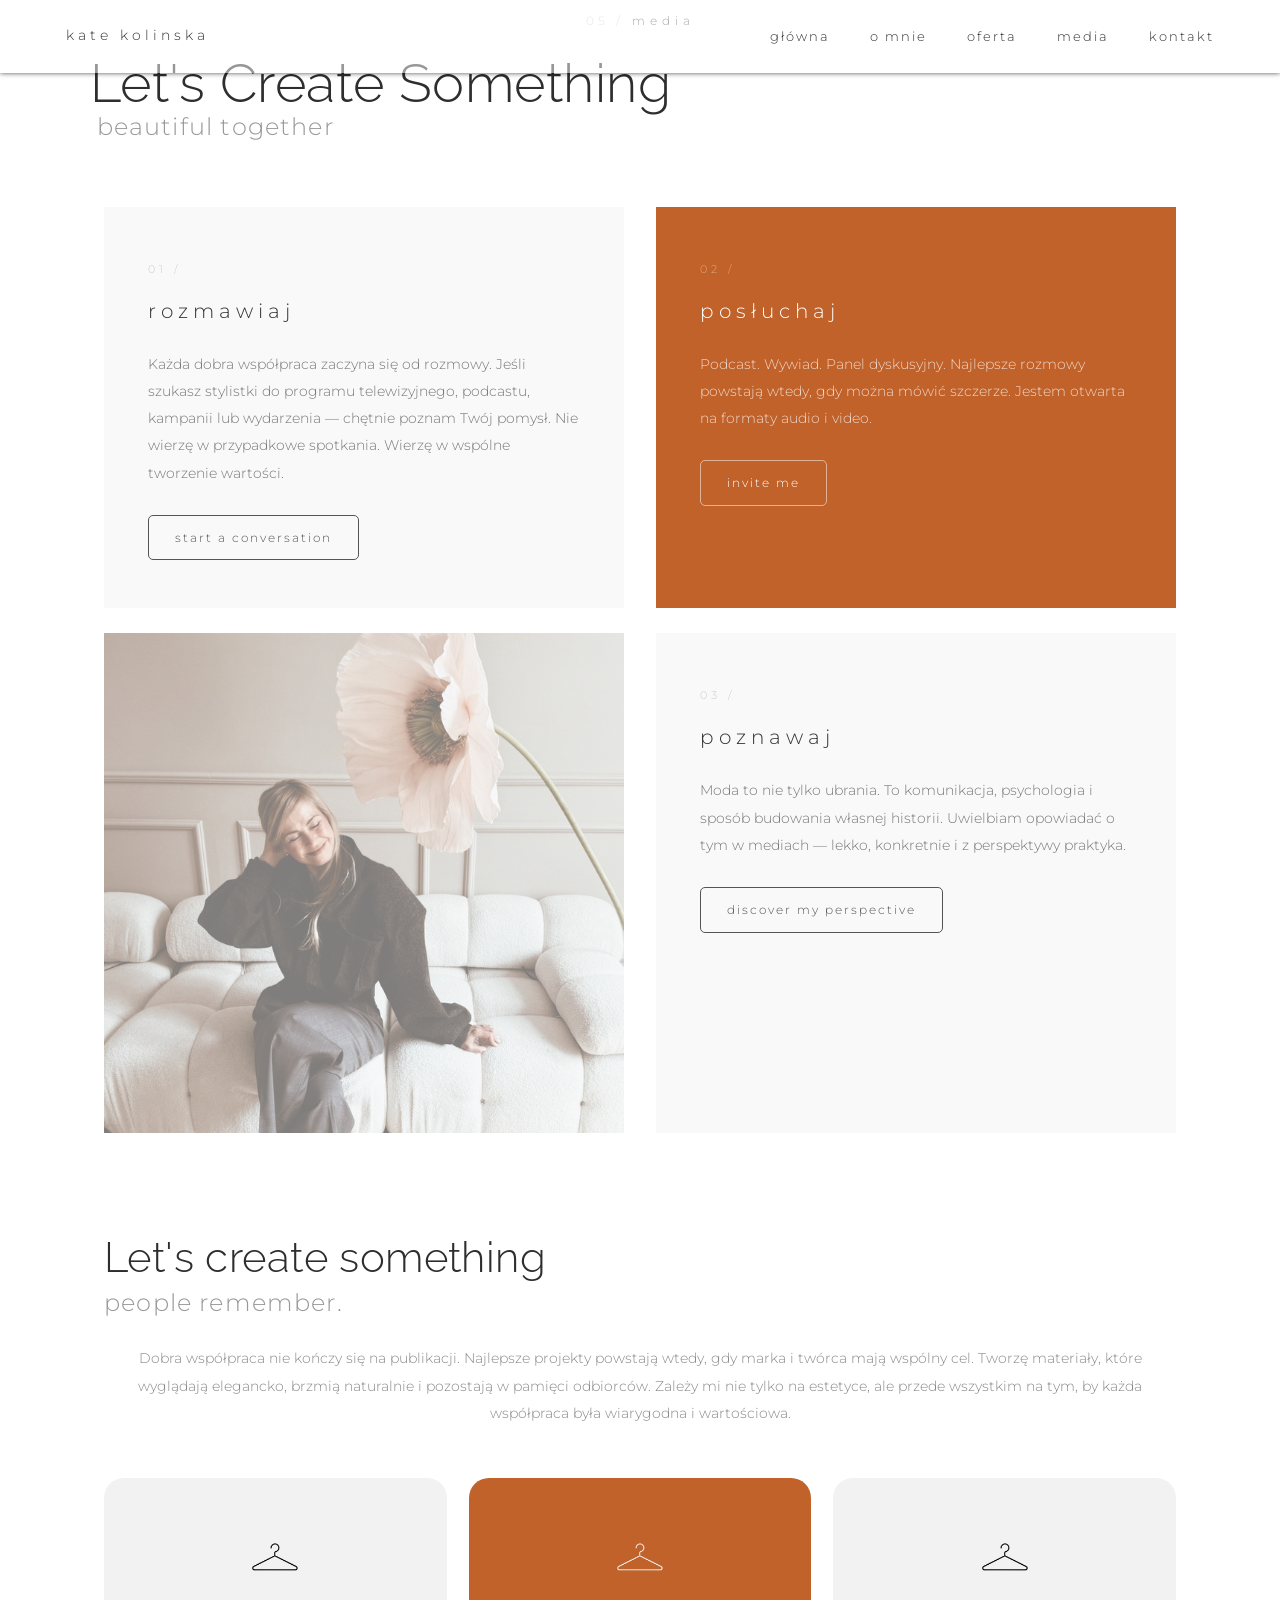
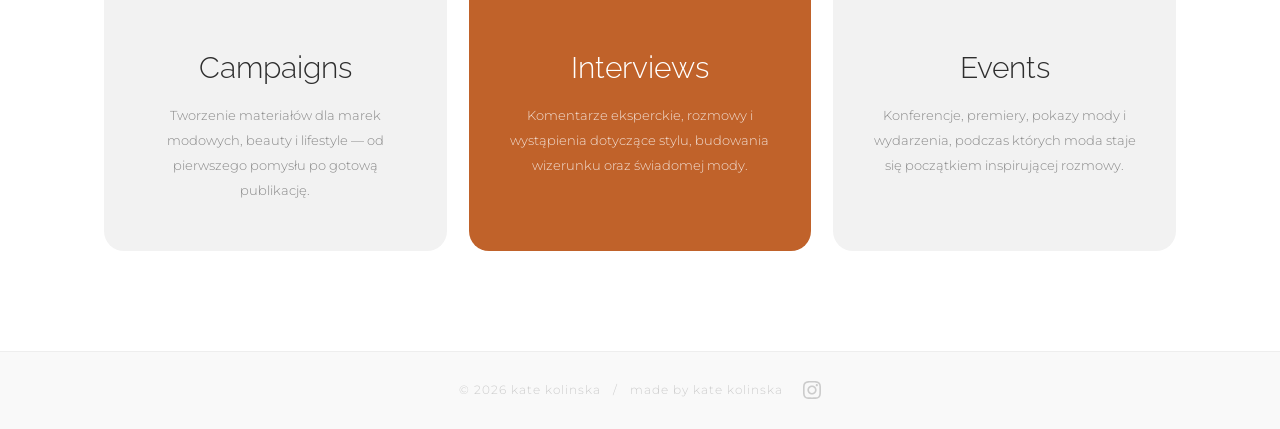
==== commit 47209a51: "added small movie for mobile sreens" ====
--- a/media.html
+++ b/media.html
@@ -106,8 +106,8 @@
                 <!-- video -->
                 <div class="media-card media-card--video">
                     <div class="media-video-wrap">
-                        <video id="media-video" autoplay muted playsinline>
-                            <source src="FullSizeRender_VSCO 2.MOV" type="video/mp4">
+                        <video id="media-video" autoplay muted playsinline poster="D0EC9B2B-9CBE-4011-9504-344C13DDCE03_1_105_c.jpeg">
+                            <source src="filmik_kasia_small.mp4" type="video/mp4">
                         </video>
                         <img id="media-video-poster" class="media-video-poster" src="D0EC9B2B-9CBE-4011-9504-344C13DDCE03_1_105_c.jpeg" alt="Kate Kolinska">
                     </div>
--- a/style.css
+++ b/style.css
@@ -608,6 +608,15 @@
     text-decoration: underline;
 }
 
+.porozmawiajmy-text span {
+    display: block;
+    margin-bottom: 14px;
+}
+
+.porozmawiajmy-text span:last-child {
+    margin-bottom: 0;
+}
+
 .porozmawiajmy-form {
     background: #f9f9f9;
     padding: 56px 56px 50px;
--- a/responsive.css
+++ b/responsive.css
@@ -328,17 +328,27 @@
         letter-spacing: 10px;
     }
 
+    .section-porozmawiajmy {
+        padding: 40px 5% 60px;
+    }
+
+    .porozmawiajmy-text {
+        margin: -20px auto 30px;
+        line-height: 1.9;
+        text-align: center;
+    }
+
     .porozmawiajmy-form {
         padding: 40px 6%;
     }
 
     .porozmawiajmy-grid {
         grid-template-columns: 1fr;
-        gap: 36px;
+        gap: 16px;
     }
 
     .porozmawiajmy-fields {
-        gap: 36px;
+        gap: 16px;
     }
 
     .porozmawiajmy-textarea {
@@ -349,21 +359,43 @@
 
 /* === MEDIA PAGE MOBILE (max 768px) === */
 @media (max-width: 768px) {
+    .section-media {
+        margin-top: -80px;
+    }
+
+    .section-media .about-header-lined {
+        display: none;
+    }
+
     .media-hero {
-        padding: 8px 6% 48px;
+        padding: 8px 5% 12px;
     }
 
     .media-hero-heading {
-        font-size: 2.2rem;
+        font-size: 1.76rem;
+        margin-top: 55px;
+    }
+
+    .media-heading-sub {
+        font-size: 1.18rem;
+    }
+
+    .media-hero-heading-line2 {
+        padding-left: 0;
     }
 
     .media-cards-wrap {
-        padding: 0 0 60px;
+        padding: 0 4% 20px;
+    }
+
+    .media-cards-wrap--last {
+        padding-bottom: 30px;
     }
 
     .media-cards-grid {
         grid-template-columns: 1fr;
         min-height: unset;
+        gap: 16px;
     }
 
     .media-card {
@@ -371,30 +403,66 @@
     }
 
     .media-card--video {
-        min-height: 280px;
+        min-height: 320px;
     }
 
     .media-manifesto {
-        padding: 40px 6% 36px;
+        padding: 16px 5% 30px;
+        text-align: left;
     }
 
     .media-manifesto-heading {
         font-size: 1.5rem;
+        text-align: right;
+    }
+
+    .media-manifesto-text {
+        font-size: 0.82rem;
+        text-align: center;
     }
 
     .media-features-wrap {
-        padding: 0 5% 60px;
+        padding: 0 4% 60px;
     }
 
     .media-features-grid {
         grid-template-columns: 1fr;
-        gap: 16px;
+        gap: 14px;
+    }
+
+    .media-feature-card {
+        padding: 24px 22px 28px;
+    }
+
+    .media-feature-icon-img {
+        width: 48px;
+        height: 48px;
+        margin-bottom: 16px;
+    }
+
+    .media-feature-title {
+        font-size: 1.3rem;
+        margin-bottom: 10px;
+    }
+
+    .media-feature-text {
+        font-size: 0.76rem;
+        line-height: 1.7;
     }
 }
 
 @media (max-width: 480px) {
     .media-hero-heading {
-        font-size: 1.8rem;
+        font-size: 1.44rem;
+        margin-top: 55px;
+    }
+
+    .media-card {
+        padding: 30px 5%;
+    }
+
+    .media-card--video {
+        min-height: 260px;
     }
 }
 
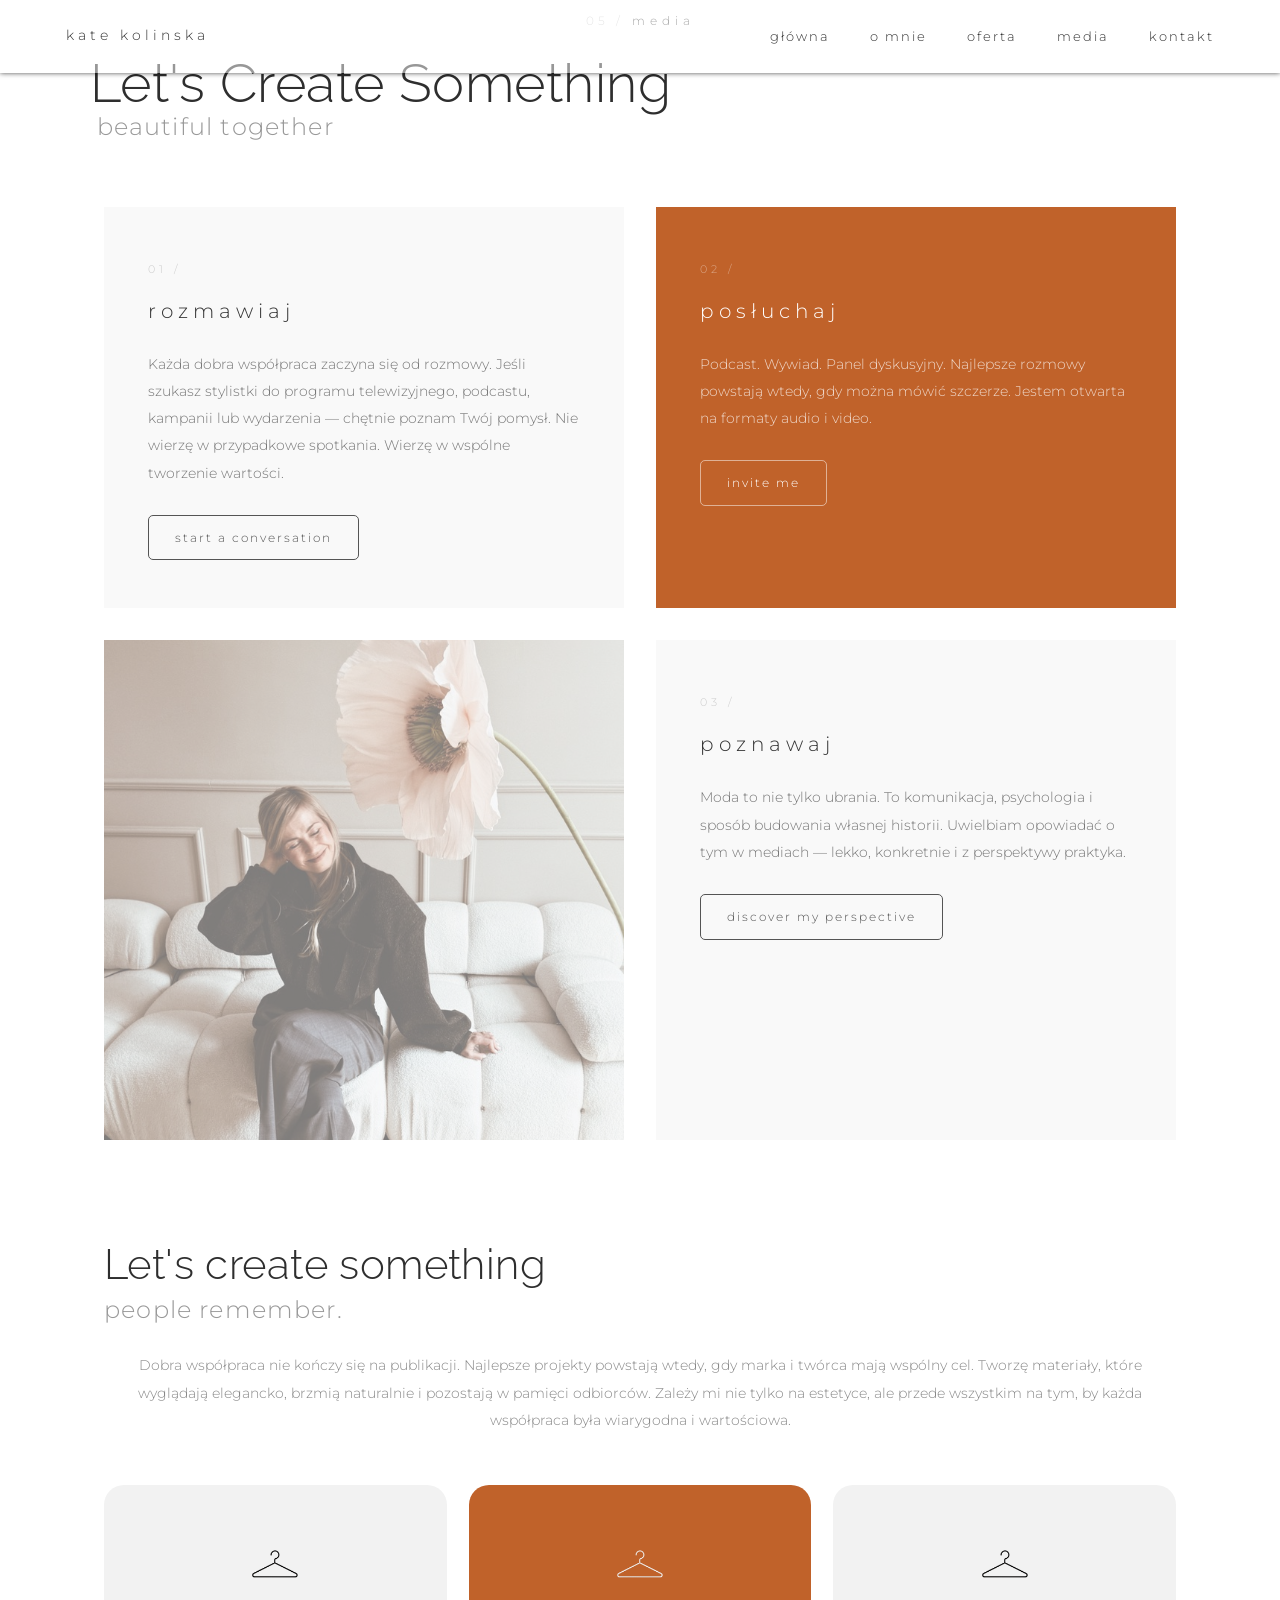
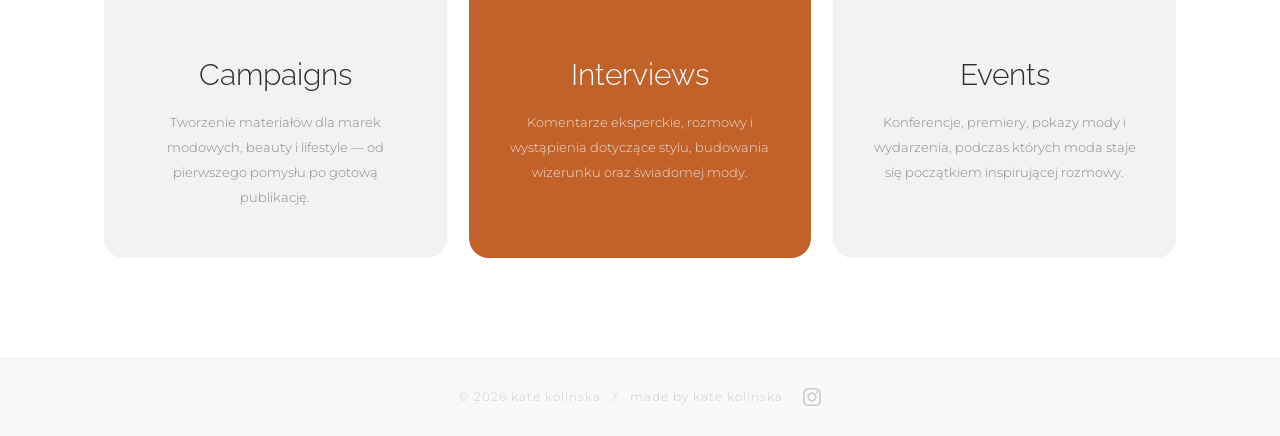
==== commit 1bfc5aed: "changed order with movie first on mobile screens" ====
--- a/media.html
+++ b/media.html
@@ -77,11 +77,11 @@
         </div>
 
         <!-- Karty -->
-        <div class="media-cards-wrap">
+        <div class="media-cards-wrap media-cards-wrap--all">
             <div class="media-cards-grid">
 
                 <!-- rozmawiaj -->
-                <div class="media-card media-card--light">
+                <div class="media-card media-card--light media-card--rozmawiaj">
                     <span class="media-card-number">01 /</span>
                     <h2 class="media-card-title">rozmawiaj</h2>
                     <p class="media-card-text">Każda dobra współpraca zaczyna się od rozmowy. Jeśli szukasz stylistki do programu telewizyjnego, podcastu, kampanii lub wydarzenia — chętnie poznam Twój pomysł. Nie wierzę w przypadkowe spotkania. Wierzę w wspólne tworzenie wartości.</p>
@@ -96,13 +96,6 @@
                     <a href="mailto:kontakt@kate-kolinska.pl?subject=Zaproszenie%20do%20wsp%C3%B3%C5%82pracy%20medialnej&body=Dzie%C5%84%20dobry%2C%0A%0AChcia%C5%82abym%20zaprosi%C4%87%20Pani%C4%85%20do%20udzia%C5%82u%20w%20%5Bpodcast%2Fwywiad%2Fpanel%5D.%0A%0APozdrawiam%2C" class="media-card-btn">Invite Me</a>
                 </div>
 
-            </div>
-        </div>
-
-        <!-- Drugi rząd: video + poznawaj -->
-        <div class="media-cards-wrap media-cards-wrap--last">
-            <div class="media-cards-grid">
-
                 <!-- video -->
                 <div class="media-card media-card--video">
                     <div class="media-video-wrap">
@@ -114,7 +107,7 @@
                 </div>
 
                 <!-- poznawaj -->
-                <div class="media-card media-card--light">
+                <div class="media-card media-card--light media-card--poznawaj">
                     <span class="media-card-number">03 /</span>
                     <h2 class="media-card-title">poznawaj</h2>
                     <p class="media-card-text">Moda to nie tylko ubrania. To komunikacja, psychologia i sposób budowania własnej historii. Uwielbiam opowiadać o tym w mediach — lekko, konkretnie i z perspektywy praktyka.</p>
--- a/media.css
+++ b/media.css
@@ -145,6 +145,10 @@
     padding-top: 0;
 }
 
+.media-cards-wrap--all {
+    padding-bottom: 40px;
+}
+
 /* --- Manifesto --- */
 .media-manifesto {
     padding: 60px 5% 50px;
--- a/responsive.css
+++ b/responsive.css
@@ -373,7 +373,7 @@
 
     .media-hero-heading {
         font-size: 1.76rem;
-        margin-top: 55px;
+        margin-top: 110px;
     }
 
     .media-heading-sub {
@@ -391,6 +391,11 @@
     .media-cards-wrap--last {
         padding-bottom: 30px;
     }
+
+    .media-card--video { order: 1; }
+    .media-card--rozmawiaj { order: 2; }
+    .media-card--dark { order: 3; }
+    .media-card--poznawaj { order: 4; }
 
     .media-cards-grid {
         grid-template-columns: 1fr;
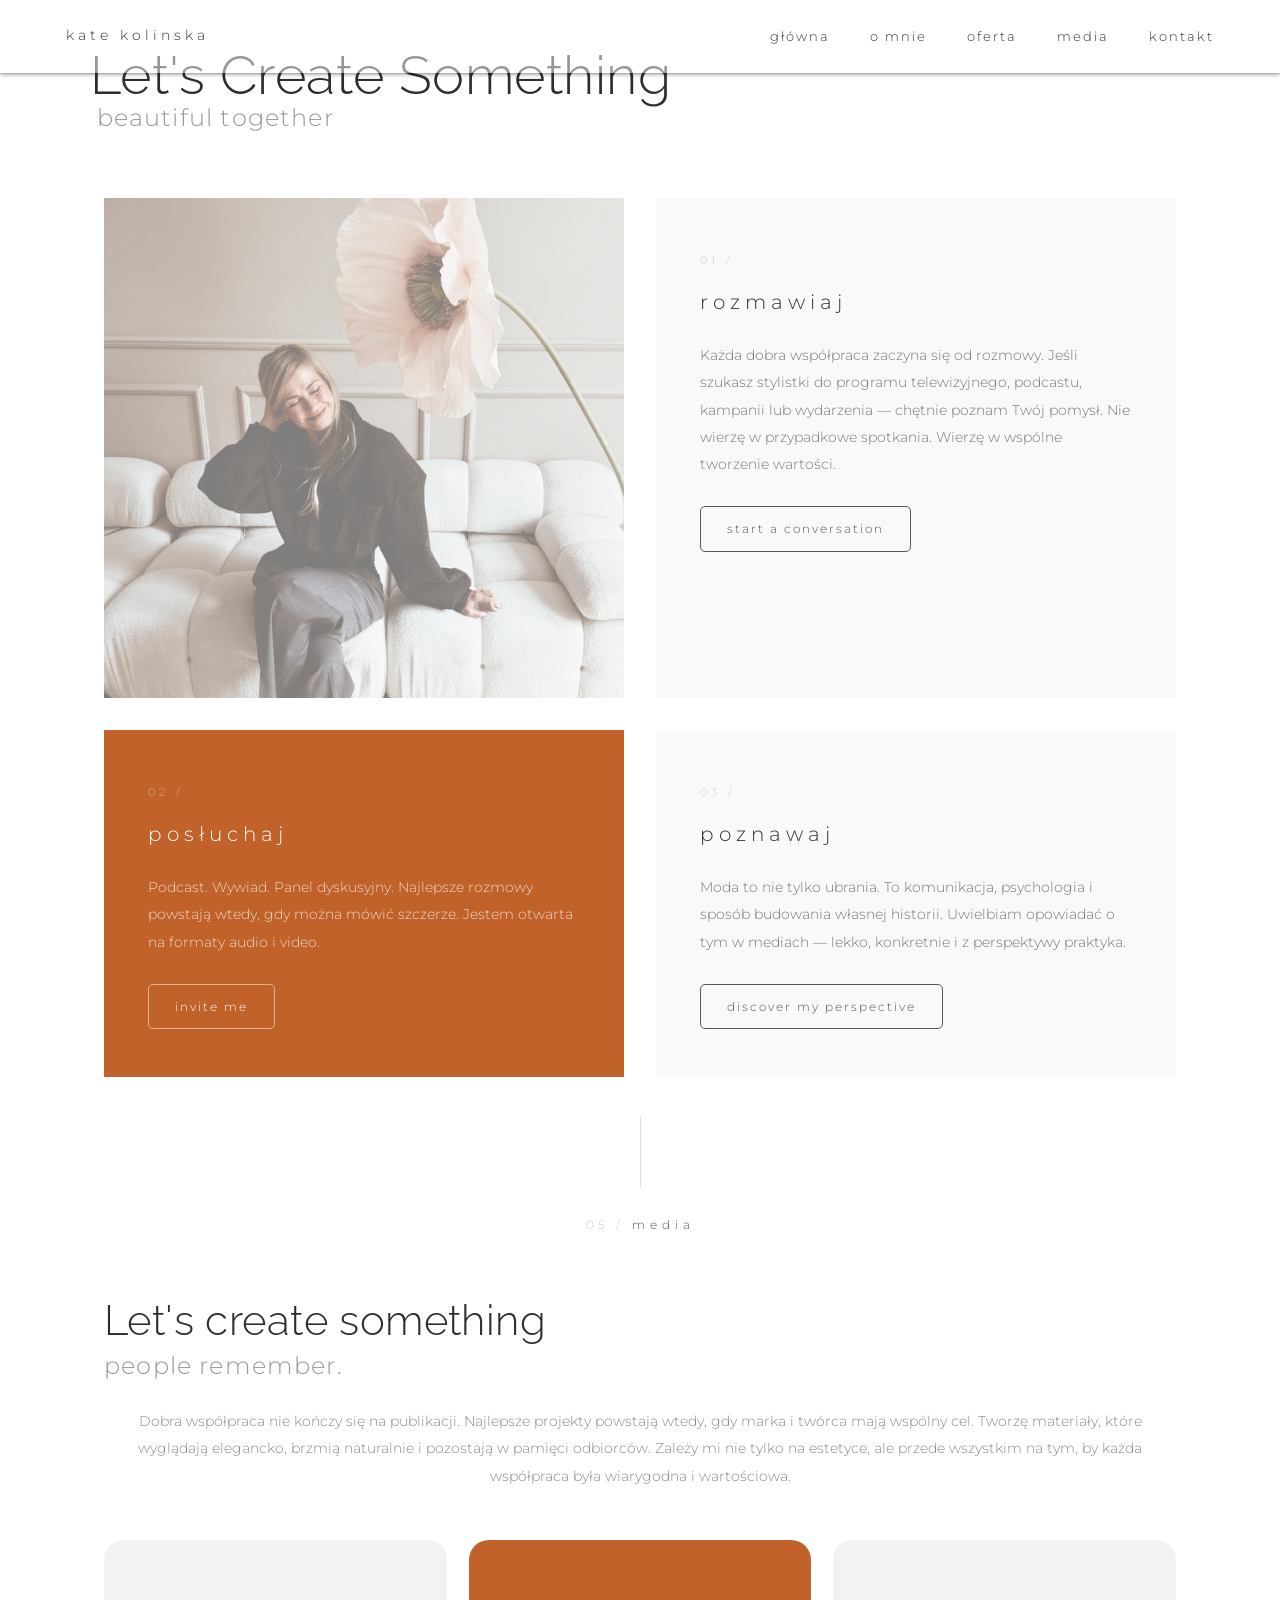
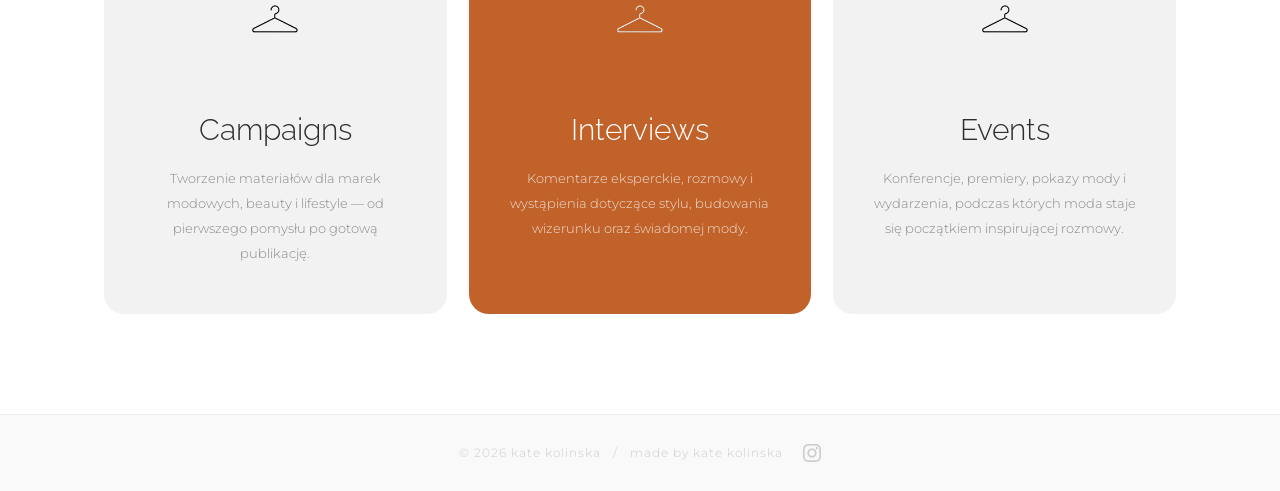
==== commit 10277cf4: "changed order in media page" ====
--- a/media.html
+++ b/media.html
@@ -62,15 +62,6 @@
     <!-- MEDIA -->
     <section class="section-media">
 
-        <!-- Nagłówek sekcji -->
-        <div class="about-header about-header-lined">
-            <div class="vertical-line"></div>
-            <div class="about-title-row">
-                <span class="about-number">05 /</span>
-                <h1 class="about-title">media</h1>
-            </div>
-        </div>
-
         <!-- Duże hasło -->
         <div class="media-hero">
             <h2 class="media-hero-heading">Let's Create Something<span class="media-hero-heading-line2 media-heading-sub">beautiful together</span></h2>
@@ -79,6 +70,16 @@
         <!-- Karty -->
         <div class="media-cards-wrap media-cards-wrap--all">
             <div class="media-cards-grid">
+
+                <!-- video -->
+                <div class="media-card media-card--video">
+                    <div class="media-video-wrap">
+                        <video id="media-video" autoplay muted playsinline poster="D0EC9B2B-9CBE-4011-9504-344C13DDCE03_1_105_c.jpeg">
+                            <source src="filmik_kasia_small.mp4" type="video/mp4">
+                        </video>
+                        <img id="media-video-poster" class="media-video-poster" src="D0EC9B2B-9CBE-4011-9504-344C13DDCE03_1_105_c.jpeg" alt="Kate Kolinska">
+                    </div>
+                </div>
 
                 <!-- rozmawiaj -->
                 <div class="media-card media-card--light media-card--rozmawiaj">
@@ -96,16 +97,6 @@
                     <a href="mailto:kontakt@kate-kolinska.pl?subject=Zaproszenie%20do%20wsp%C3%B3%C5%82pracy%20medialnej&body=Dzie%C5%84%20dobry%2C%0A%0AChcia%C5%82abym%20zaprosi%C4%87%20Pani%C4%85%20do%20udzia%C5%82u%20w%20%5Bpodcast%2Fwywiad%2Fpanel%5D.%0A%0APozdrawiam%2C" class="media-card-btn">Invite Me</a>
                 </div>
 
-                <!-- video -->
-                <div class="media-card media-card--video">
-                    <div class="media-video-wrap">
-                        <video id="media-video" autoplay muted playsinline poster="D0EC9B2B-9CBE-4011-9504-344C13DDCE03_1_105_c.jpeg">
-                            <source src="filmik_kasia_small.mp4" type="video/mp4">
-                        </video>
-                        <img id="media-video-poster" class="media-video-poster" src="D0EC9B2B-9CBE-4011-9504-344C13DDCE03_1_105_c.jpeg" alt="Kate Kolinska">
-                    </div>
-                </div>
-
                 <!-- poznawaj -->
                 <div class="media-card media-card--light media-card--poznawaj">
                     <span class="media-card-number">03 /</span>
@@ -114,6 +105,15 @@
                     <a href="mailto:kontakt@kate-kolinska.pl?subject=Discover%20My%20Perspective&body=Dzie%C5%84%20dobry%2C%0A%0AChcia%C5%82abym%20pozna%C4%87%20bli%C5%BCej%20Twoje%20podej%C5%9Bcie%20do%20stylu.%0A%0APozdrawiam%2C" class="media-card-btn">Discover My Perspective</a>
                 </div>
 
+            </div>
+        </div>
+
+        <!-- Nagłówek sekcji -->
+        <div class="about-header about-header-lined">
+            <div class="vertical-line"></div>
+            <div class="about-title-row">
+                <span class="about-number">05 /</span>
+                <h1 class="about-title">media</h1>
             </div>
         </div>
 
--- a/media.css
+++ b/media.css
@@ -7,7 +7,7 @@
 
 /* --- Duże hasło --- */
 .media-hero {
-    padding: 20px 7% 60px;
+    padding: 130px 7% 60px;
     background: #fff;
 }
 
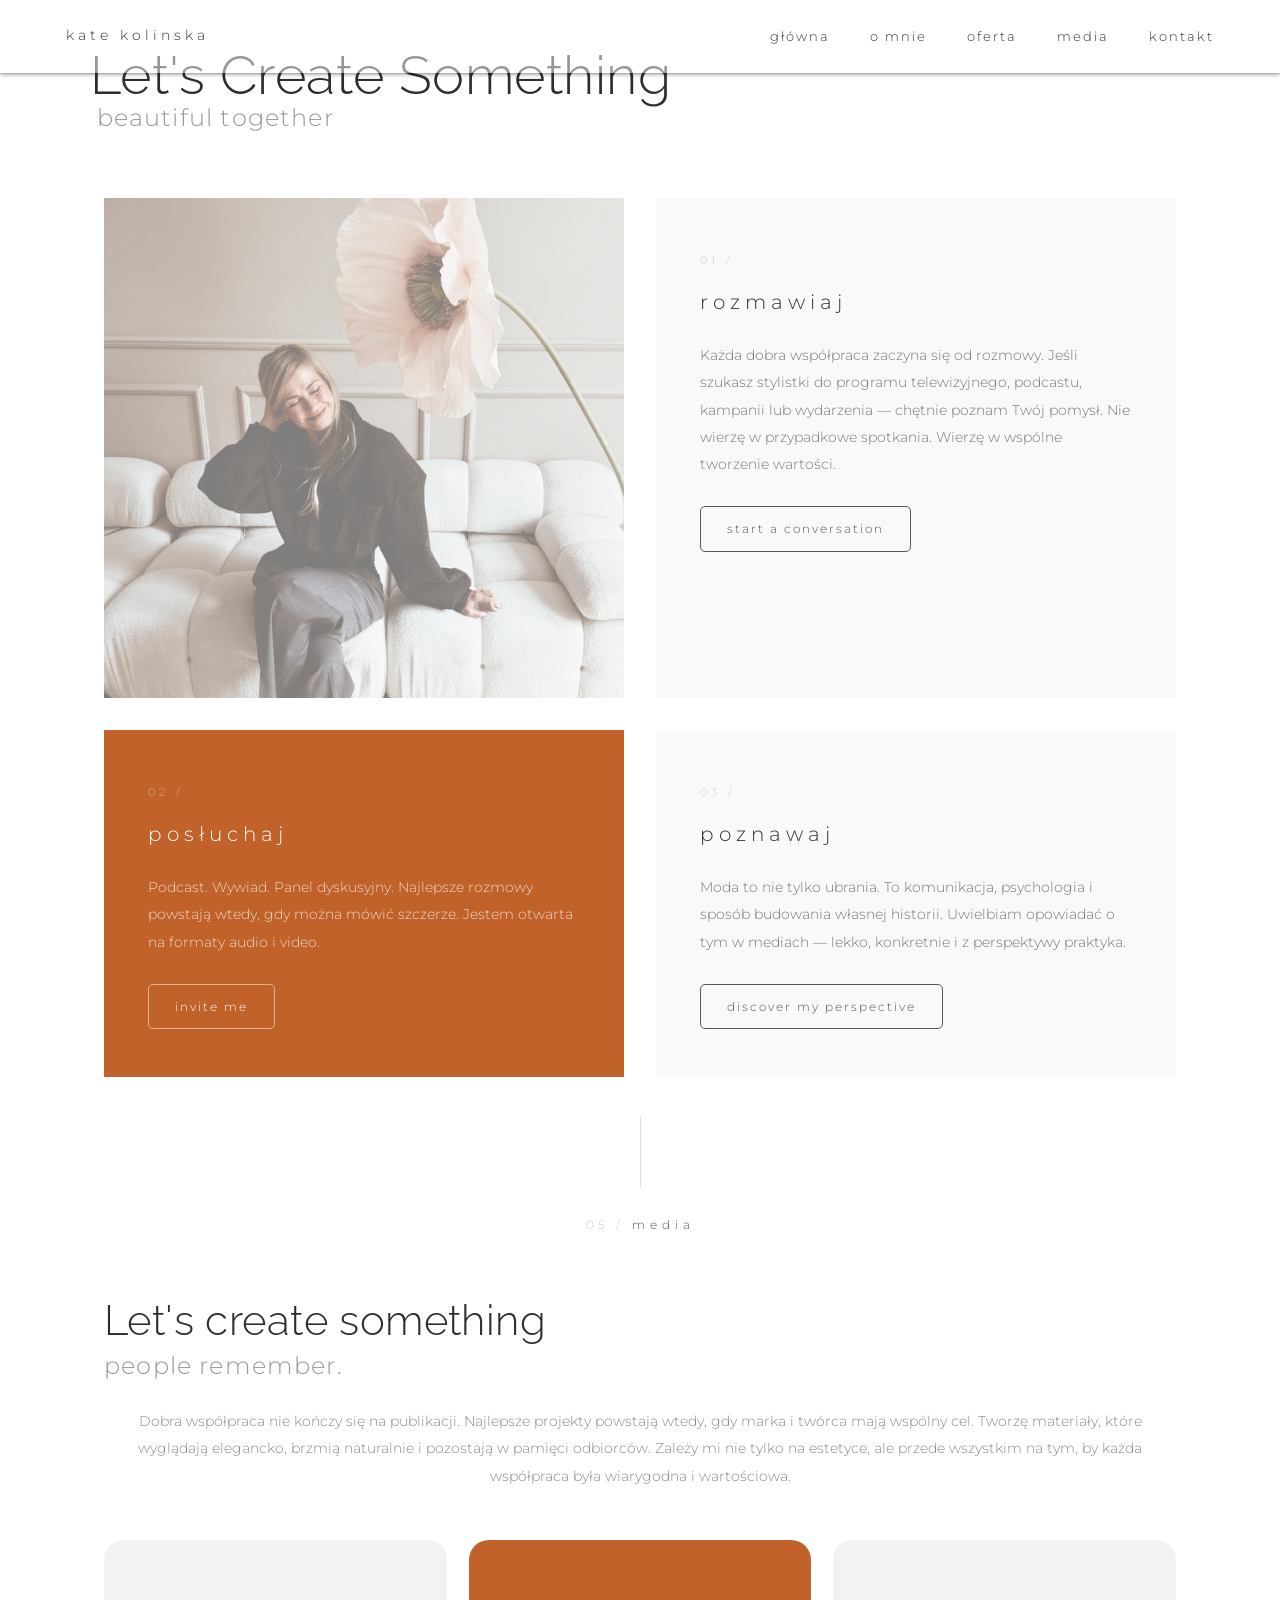
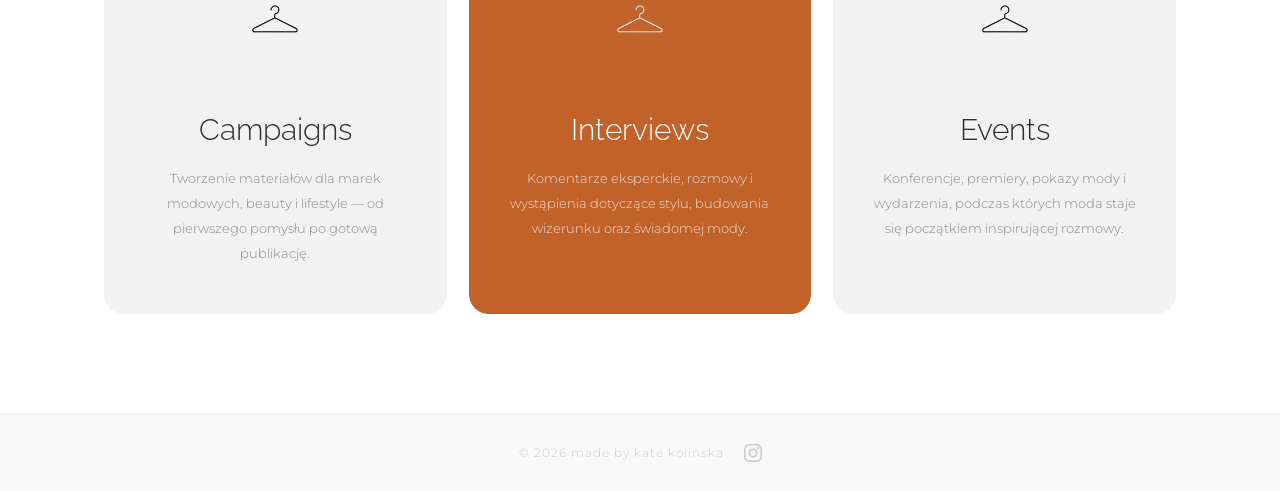
==== commit 1bcd423f: "added new footer to screen view" ====
--- a/media.html
+++ b/media.html
@@ -158,7 +158,7 @@
 
     <!-- FOOTER -->
     <footer class="main-footer">
-        <p>© 2026 kate kolinska &nbsp; / &nbsp; made by kate kolinska</p>
+        <p>© 2026 made by kate kolinska</p>
         <a href="https://www.instagram.com/kate_kolinska" target="_blank" rel="noopener" aria-label="Instagram">
             <svg viewBox="0 0 24 24" width="18" height="18" fill="currentColor">
                 <path d="M12 2.163c3.204 0 3.584.012 4.85.07 3.252.148 4.771 1.691 4.919 4.919.058 1.265.069 1.645.069 4.849 0 3.205-.012 3.584-.069 4.849-.149 3.225-1.664 4.771-4.919 4.919-1.266.058-1.644.07-4.85.07-3.204 0-3.584-.012-4.849-.07-3.26-.149-4.771-1.699-4.919-4.92-.058-1.265-.07-1.644-.07-4.849 0-3.204.013-3.583.07-4.849.149-3.227 1.664-4.771 4.919-4.919 1.266-.057 1.645-.069 4.849-.069zm0-2.163c-3.259 0-3.667.014-4.947.072-4.358.2-6.78 2.618-6.98 6.98-.059 1.281-.073 1.689-.073 4.948 0 3.259.014 3.668.072 4.948.2 4.358 2.618 6.78 6.98 6.98 1.281.059 1.689.073 4.948.073 3.259 0 3.668-.014 4.948-.072 4.354-.2 6.782-2.618 6.979-6.98.059-1.28.073-1.689.073-4.948 0-3.259-.014-3.667-.072-4.947-.196-4.354-2.617-6.78-6.979-6.98-1.281-.059-1.69-.073-4.949-.073zm0 5.838c-3.403 0-6.162 2.759-6.162 6.162s2.759 6.163 6.162 6.163 6.162-2.759 6.162-6.163c0-3.403-2.759-6.162-6.162-6.162zm0 10.162c-2.209 0-4-1.79-4-4 0-2.209 1.791-4 4-4s4 1.791 4 4c0 2.21-1.791 4-4 4zm6.406-11.845c-.796 0-1.441.645-1.441 1.44s.645 1.44 1.441 1.44c.795 0 1.439-.645 1.439-1.44s-.644-1.44-1.439-1.44z"/>
--- a/responsive.css
+++ b/responsive.css
@@ -321,6 +321,15 @@
     }
 }
 
+/* === FOOTER MOBILE (max 768px) === */
+@media (max-width: 768px) {
+    .main-footer {
+        flex-direction: column;
+        gap: 10px;
+        padding: 22px 20px;
+    }
+}
+
 /* === POROZMAWIAJMY MOBILE (max 768px) === */
 @media (max-width: 768px) {
     .porozmawiajmy-heading {
